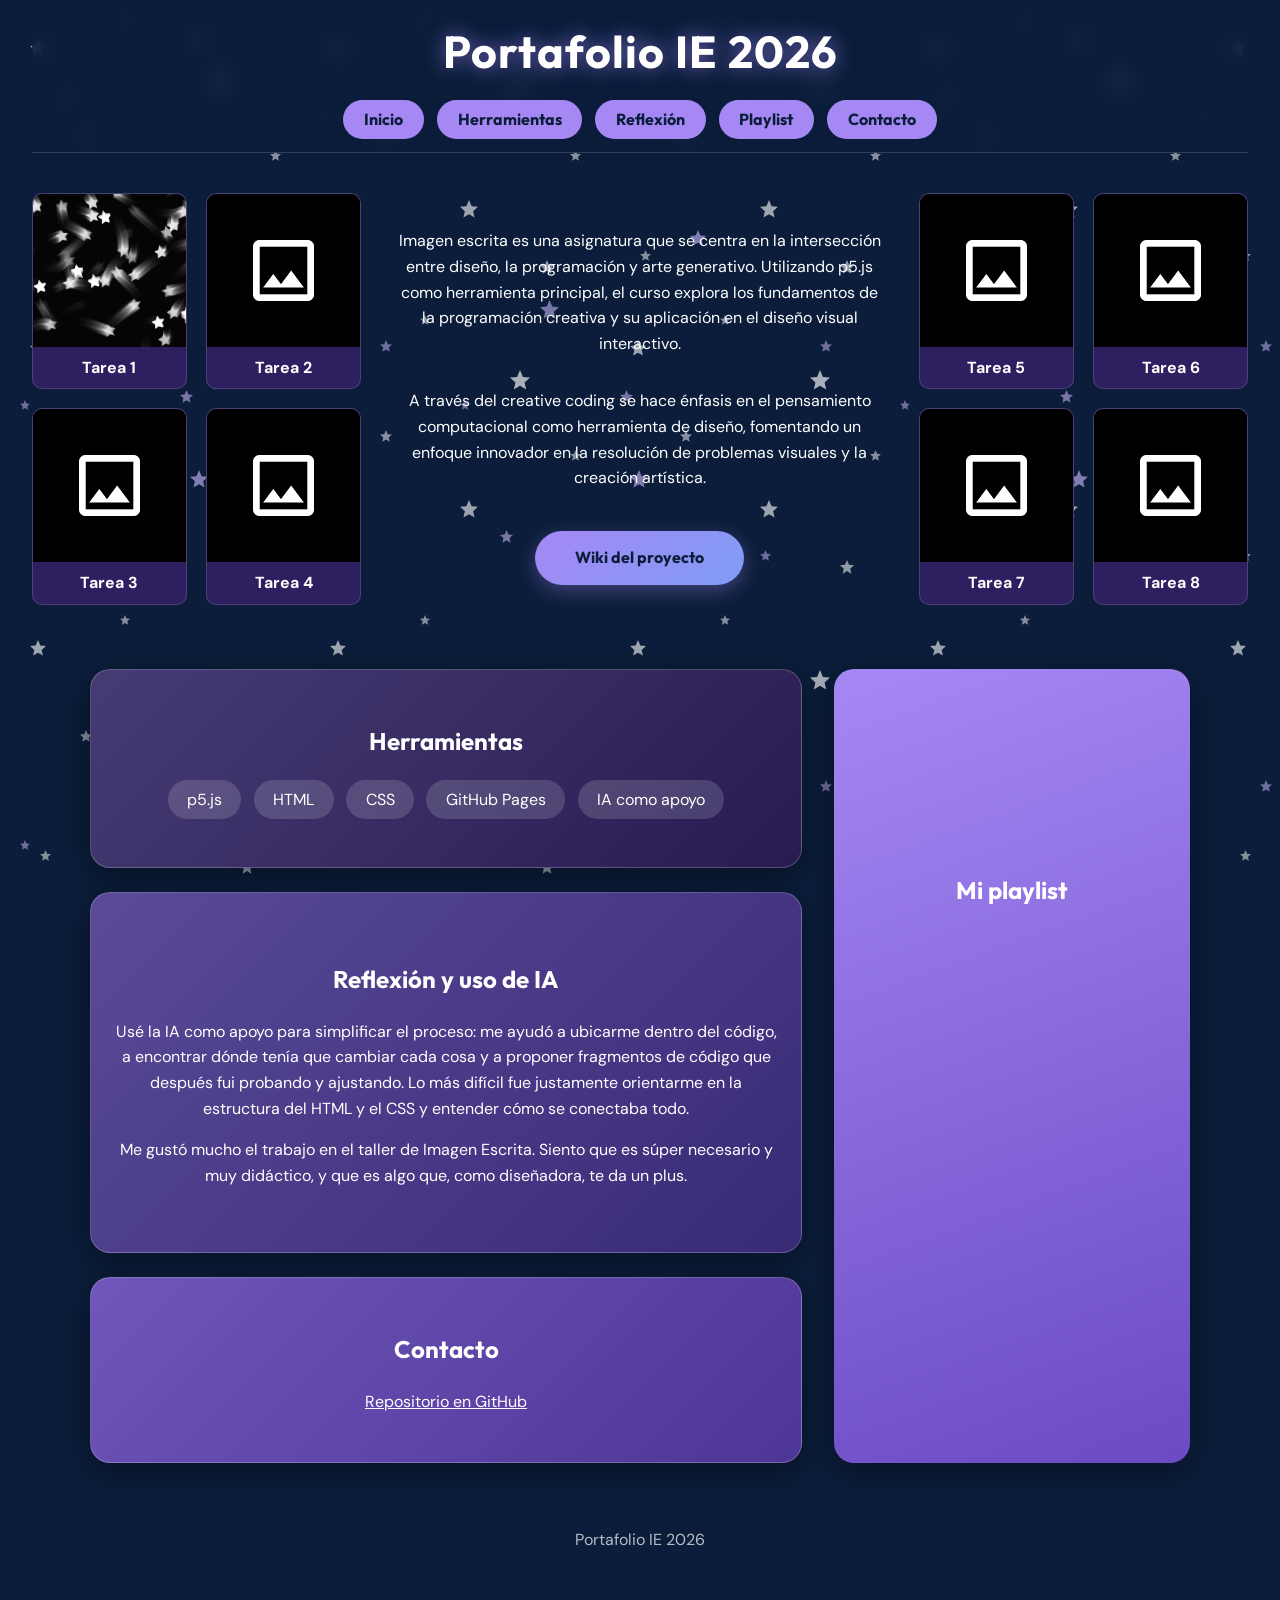
==== index.html @ 00303e98 "Update section comments and heading in index.html" ====
<!DOCTYPE html>
<html lang="es">
<head>
    <meta charset="UTF-8">
    <meta name="viewport" content="width=device-width, initial-scale=1.0">
    <title>IE 2026</title>
    <link rel="stylesheet" href="style.css">
</head>
<body>

    <header>
        <h1>Portafolio IE 2026</h1>
        <nav>
            <a href="#inicio">Inicio</a>
            <a href="#herramientas">Herramientas</a>
            <a href="#reflexion">Reflexión</a>
            <a href="#playlist">Playlist</a>
            <a href="#contacto">Contacto</a>
        </nav>
    </header>

    <main>

        <!-- Tareas a los lados y texto al centro -->
        <div id="container">

            <section class="galeria" aria-label="Tareas 1 a 4">
                <article class="tarjeta">
                    <a href="TU-ENLACE-TAREA-1" target="_blank">
                        <img src="assets/imagen1.png" alt="Tarea 1">
                        <h3>Tarea 1</h3>
                    </a>
                </article>
                <article class="tarjeta">
                    <a href="TU-ENLACE-TAREA-2" target="_blank">
                        <img src="assets/imagen2.png" alt="Tarea 2">
                        <h3>Tarea 2</h3>
                    </a>
                </article>
                <article class="tarjeta">
                    <a href="TU-ENLACE-TAREA-3" target="_blank">
                        <img src="assets/imagen2.png" alt="Tarea 3">
                        <h3>Tarea 3</h3>
                    </a>
                </article>
                <article class="tarjeta">
                    <a href="TU-ENLACE-TAREA-4" target="_blank">
                        <img src="assets/imagen2.png" alt="Tarea 4">
                        <h3>Tarea 4</h3>
                    </a>
                </article>
            </section>

            <section id="inicio" class="intro">
                <p>
                    Imagen escrita es una asignatura que se centra en la intersección entre diseño,
                    la programación y arte generativo. Utilizando p5.js como herramienta principal,
                    el curso explora los fundamentos de la programación creativa y su aplicación
                    en el diseño visual interactivo.
                </p>
                <p>
                    A través del creative coding se hace énfasis en el pensamiento computacional
                    como herramienta de diseño, fomentando un enfoque innovador en la resolución
                    de problemas visuales y la creación artística.
                </p>
                <a class="boton" href="https://wiki.ead.pucv.cl/Imagen_Escrita_2026" target="_blank">Wiki del proyecto</a>
            </section>

            <section class="galeria" aria-label="Tareas 5 a 8">
                <article class="tarjeta">
                    <a href="TU-ENLACE-TAREA-5" target="_blank">
                        <img src="assets/imagen2.png" alt="Tarea 5">
                        <h3>Tarea 5</h3>
                    </a>
                </article>
                <article class="tarjeta">
                    <a href="TU-ENLACE-TAREA-6" target="_blank">
                        <img src="assets/imagen2.png" alt="Tarea 6">
                        <h3>Tarea 6</h3>
                    </a>
                </article>
                <article class="tarjeta">
                    <a href="TU-ENLACE-TAREA-7" target="_blank">
                        <img src="assets/imagen2.png" alt="Tarea 7">
                        <h3>Tarea 7</h3>
                    </a>
                </article>
                <article class="tarjeta">
                    <a href="TU-ENLACE-TAREA-8" target="_blank">
                        <img src="assets/imagen2.png" alt="Tarea 8">
                        <h3>Tarea 8</h3>
                    </a>
                </article>
            </section>

        </div>

        <!-- Barras a la izquierda + playlist a la derecha -->
        <div class="bloques">

            <div class="barras">
                <section id="herramientas" class="bloque herramientas">
                    <h2>Herramientas</h2>
                    <ul class="etiquetas">
                        <li>p5.js</li>
                        <li>HTML</li>
                        <li>CSS</li>
                        <li>GitHub Pages</li>
                        <li>IA como apoyo</li>
                    </ul>
                </section>

                <section id="reflexion" class="bloque reflexion">
                    <h2>Reflexión y uso de IA</h2>
                    <p>Usé la IA como apoyo para simplificar el proceso: me ayudó a ubicarme dentro del código, a encontrar dónde tenía que cambiar cada cosa y a proponer fragmentos de código que después fui probando y ajustando. Lo más difícil fue justamente orientarme en la estructura del HTML y el CSS y entender cómo se conectaba todo.</p>
                    <p>Me gustó mucho el trabajo en el taller de Imagen Escrita. Siento que es súper necesario y muy didáctico, y que es algo que, como diseñadora, te da un plus.</p>
                </section>

                <section id="contacto" class="bloque contacto">
                    <h2>Contacto</h2>
                    <p><a href="https://github.com/antonellamartineza/Entrega-Final-IE2026" target="_blank">Repositorio en GitHub</a></p>
                </section>
            </div>

            <section id="playlist" class="tema-aparte">
                <h2>Mi playlist</h2>
                <iframe
                    src="https://open.spotify.com/embed/playlist/PEGA-AQUI-LA-ID"
                    height="352"
                    allow="autoplay; clipboard-write; encrypted-media; fullscreen; picture-in-picture"
                    loading="lazy"
                    title="Mi playlist de Spotify">
                </iframe>
            </section>

        </div>

    </main>

    <footer>
        <p>Portafolio IE 2026</p>
    </footer>

</body>
</html>
---- style.css ----
@import url('https://fonts.googleapis.com/css2?family=Outfit:wght@400;600;700&family=DM+Sans:ital,wght@0,400;0,500;0,700;1,400&display=swap');

html { scroll-behavior: smooth; }                /* 1 */

body {
    font-family: 'DM Sans', sans-serif;
    margin: 0;
    padding: 0 2em 2em;
    background-color: #0b1d3a;
    color: #ffffff;
    line-height: 1.6;
}

/* --- Fondo: estrellas con forma de estrella, en movimiento --- */
body::before,
body::after {
    content: "";
    position: fixed;                             /* 2 */
    inset: 0;
    z-index: -1;
    pointer-events: none;
}

body::before {
    background-image: url("data:image/svg+xml,%3Csvg xmlns='http://www.w3.org/2000/svg' width='300' height='300'%3E%3Cg fill='white'%3E%3Cpolygon fill-opacity='0.6' transform='translate(30,40) scale(0.8)' points='10,0 12.9,6.9 20,7.6 14.6,12.4 16.2,19.5 10,15.8 3.8,19.5 5.4,12.4 0,7.6 7.1,6.9'/%3E%3Cpolygon fill-opacity='0.5' transform='translate(120,15) scale(0.5)' points='10,0 12.9,6.9 20,7.6 14.6,12.4 16.2,19.5 10,15.8 3.8,19.5 5.4,12.4 0,7.6 7.1,6.9'/%3E%3Cpolygon fill-opacity='0.65' transform='translate(210,70) scale(1)' points='10,0 12.9,6.9 20,7.6 14.6,12.4 16.2,19.5 10,15.8 3.8,19.5 5.4,12.4 0,7.6 7.1,6.9'/%3E%3Cpolygon fill-opacity='0.5' transform='translate(270,150) scale(0.55)' points='10,0 12.9,6.9 20,7.6 14.6,12.4 16.2,19.5 10,15.8 3.8,19.5 5.4,12.4 0,7.6 7.1,6.9'/%3E%3Cpolygon fill-opacity='0.5' transform='translate(80,130) scale(0.6)' points='10,0 12.9,6.9 20,7.6 14.6,12.4 16.2,19.5 10,15.8 3.8,19.5 5.4,12.4 0,7.6 7.1,6.9'/%3E%3Cpolygon fill-opacity='0.6' transform='translate(160,200) scale(0.9)' points='10,0 12.9,6.9 20,7.6 14.6,12.4 16.2,19.5 10,15.8 3.8,19.5 5.4,12.4 0,7.6 7.1,6.9'/%3E%3Cpolygon fill-opacity='0.5' transform='translate(40,250) scale(0.55)' points='10,0 12.9,6.9 20,7.6 14.6,12.4 16.2,19.5 10,15.8 3.8,19.5 5.4,12.4 0,7.6 7.1,6.9'/%3E%3Cpolygon fill-opacity='0.55' transform='translate(240,260) scale(0.7)' points='10,0 12.9,6.9 20,7.6 14.6,12.4 16.2,19.5 10,15.8 3.8,19.5 5.4,12.4 0,7.6 7.1,6.9'/%3E%3C/g%3E%3C/svg%3E");
    background-size: 300px 300px;
    animation: mover-a 70s linear infinite, titilar 4s ease-in-out infinite alternate;   /* 3 */
}

body::after {
    background-image: url("data:image/svg+xml,%3Csvg xmlns='http://www.w3.org/2000/svg' width='440' height='440'%3E%3Cg fill='%23d2beff'%3E%3Cpolygon fill-opacity='0.55' transform='translate(60,90) scale(0.65)' points='10,0 12.9,6.9 20,7.6 14.6,12.4 16.2,19.5 10,15.8 3.8,19.5 5.4,12.4 0,7.6 7.1,6.9'/%3E%3Cpolygon fill-opacity='0.6' transform='translate(190,30) scale(0.9)' points='10,0 12.9,6.9 20,7.6 14.6,12.4 16.2,19.5 10,15.8 3.8,19.5 5.4,12.4 0,7.6 7.1,6.9'/%3E%3Cpolygon fill-opacity='0.5' transform='translate(320,110) scale(0.55)' points='10,0 12.9,6.9 20,7.6 14.6,12.4 16.2,19.5 10,15.8 3.8,19.5 5.4,12.4 0,7.6 7.1,6.9'/%3E%3Cpolygon fill-opacity='0.6' transform='translate(250,230) scale(0.8)' points='10,0 12.9,6.9 20,7.6 14.6,12.4 16.2,19.5 10,15.8 3.8,19.5 5.4,12.4 0,7.6 7.1,6.9'/%3E%3Cpolygon fill-opacity='0.55' transform='translate(100,300) scale(0.95)' points='10,0 12.9,6.9 20,7.6 14.6,12.4 16.2,19.5 10,15.8 3.8,19.5 5.4,12.4 0,7.6 7.1,6.9'/%3E%3Cpolygon fill-opacity='0.5' transform='translate(380,340) scale(0.6)' points='10,0 12.9,6.9 20,7.6 14.6,12.4 16.2,19.5 10,15.8 3.8,19.5 5.4,12.4 0,7.6 7.1,6.9'/%3E%3Cpolygon fill-opacity='0.5' transform='translate(20,400) scale(0.5)' points='10,0 12.9,6.9 20,7.6 14.6,12.4 16.2,19.5 10,15.8 3.8,19.5 5.4,12.4 0,7.6 7.1,6.9'/%3E%3Cpolygon fill-opacity='0.55' transform='translate(180,390) scale(0.65)' points='10,0 12.9,6.9 20,7.6 14.6,12.4 16.2,19.5 10,15.8 3.8,19.5 5.4,12.4 0,7.6 7.1,6.9'/%3E%3C/g%3E%3C/svg%3E");
    background-size: 440px 440px;
    animation: mover-b 110s linear infinite, titilar 6s ease-in-out infinite alternate-reverse;
}

@keyframes mover-a {
    from { background-position: 0 0; }
    to   { background-position: 300px 300px; }
}

@keyframes mover-b {
    from { background-position: 0 0; }
    to   { background-position: -440px 440px; }
}

@keyframes titilar {
    from { opacity: 0.5; }
    to   { opacity: 1; }
}

h1, h2 { font-family: 'Outfit', sans-serif; color: #ffffff; }
h3 { font-family: 'DM Sans', sans-serif; font-size: 1em; }
section { scroll-margin-top: 8em; }

/* --- Cabecera fija --- */
header {
    position: sticky;                            /* 4 */
    top: 0;
    z-index: 10;
    text-align: center;
    padding: 1em 0 0.8em;
    background: rgba(11, 29, 58, 0.8);
    backdrop-filter: blur(10px);                 /* 5 */
    border-bottom: 1px solid rgba(255, 255, 255, 0.15);
}

header h1 {
    margin: 0;
    font-size: clamp(1.8rem, 4vw, 2.8rem);
    text-shadow: 0 0 20px rgba(165, 136, 244, 0.7);   /* 6 */
    letter-spacing: 1px;                         /* 7 */
    animation: aparecer 1.2s ease-out;           /* 8 */
}

@keyframes aparecer {
    from { opacity: 0; transform: translateY(-20px); }
    to   { opacity: 1; transform: translateY(0); }
}

nav {
    display: flex;
    justify-content: center;
    flex-wrap: wrap;
    gap: 0.8em;
    margin-top: 0.8em;
}

nav a {
    padding: 0.4em 1.3em;
    border-radius: 50px;
    background-color: #a588f4;
    color: #0b1d3a;
    font-family: 'Outfit', sans-serif;
    font-weight: 700;
    text-decoration: none;
    transition: transform 0.2s, background-color 0.2s;   /* 9 */
}

nav a:hover {
    background-color: #ffffff;
    transform: translateY(-3px);                 /* 10 */
}

/* --- Contenedor: tareas | texto | tareas --- */
#container {
    display: grid;
    grid-template-columns: 1fr 1.5fr 1fr;
    gap: 2em;
    align-items: center;
    max-width: 1300px;
    margin: 2.5em auto;
}

.intro {
    display: flex;
    flex-direction: column;
    align-items: center;
    text-align: center;
}

.boton {
    margin-top: 1.5em;
    padding: 0.9em 2.5em;
    border-radius: 50px;
    background: linear-gradient(135deg, #a588f4, #7f9cf5);   /* 11 */
    color: #0b1d3a;
    font-family: 'Outfit', sans-serif;
    font-weight: 700;
    text-decoration: none;
    box-shadow: 0 6px 20px rgba(165, 136, 244, 0.35);        /* 12 */
    transition: transform 0.25s, box-shadow 0.25s;
}

.boton:hover {
    transform: translateY(-3px) scale(1.05);
    box-shadow: 0 10px 28px rgba(165, 136, 244, 0.6);
}

/* --- Galerías de tareas --- */
.galeria {
    display: grid;
    grid-template-columns: repeat(2, 1fr);
    gap: 1.2em;
}

.tarjeta {
    background-color: #2e2060;
    border: 1px solid rgba(255, 255, 255, 0.14);
    border-radius: 10px;
    overflow: hidden;
    transition: transform 0.3s, box-shadow 0.3s;
}

.tarjeta a { display: block; color: inherit; text-decoration: none; }

.tarjeta img {
    display: block;
    width: 100%;
    aspect-ratio: 1 / 1;                         /* 13 */
    object-fit: cover;                           /* 14 */
    filter: grayscale(70%);                      /* 15 */
    transition: filter 0.3s;
}

.tarjeta h3 { text-align: center; padding: 0.5em 0; margin: 0; }

.tarjeta:hover {
    transform: rotate(-2deg) scale(1.04);
    box-shadow: 0 12px 30px rgba(0, 0, 0, 0.5);
}
.tarjeta:hover img { filter: grayscale(0%); }

/* --- Barras (izquierda) + playlist (derecha) --- */
.bloques {
    display: grid;
    grid-template-columns: 2fr 1fr;
    gap: 2em;
    max-width: 1100px;
    margin: 4em auto;
}

.barras {
    display: flex;
    flex-direction: column;
    gap: 1.5em;
}

.bloque {
    text-align: center;
    padding: 2em 1.5em;
    border-radius: 20px;
    border: 1px solid rgba(255, 255, 255, 0.2);
    background-image: linear-gradient(135deg, rgba(255, 255, 255, 0.12), rgba(0, 0, 0, 0.15));
    box-shadow: 0 8px 30px rgba(0, 0, 0, 0.4);
    transition: transform 0.3s, box-shadow 0.3s;
}

.bloque:hover {
    transform: translateY(-6px);
    box-shadow: 0 14px 40px rgba(124, 90, 214, 0.5);
}

.herramientas { background-color: #2e2060; }
.reflexion { background-color: #43318a; padding: 3em 1.5em; }
.contacto { background-color: #5b3fb0; }
.contacto a { color: #ffffff; }

.etiquetas {
    display: flex;
    flex-wrap: wrap;
    justify-content: center;
    gap: 0.8em;
    padding: 0;
    list-style: none;
}

.etiquetas li {
    padding: 0.4em 1.2em;
    border-radius: 50px;
    background-color: rgba(255, 255, 255, 0.15);
}

/* --- Playlist --- */
.tema-aparte {
    display: flex;
    flex-direction: column;
    justify-content: center;
    align-items: center;
    text-align: center;
    padding: 1.5em 1em;
    border-radius: 20px;
    background: linear-gradient(160deg, #a588f4, #6a4bc4);
    box-shadow: 0 8px 30px rgba(0, 0, 0, 0.4);
    overflow: hidden;
}

.tema-aparte iframe {
    width: 100%;
    border: 0;
    border-radius: 12px;
}

footer { text-align: center; opacity: 0.7; }

/* --- Responsivo: tablet --- */
@media (max-width: 1000px) {
    #container { grid-template-columns: 1fr; }
    .intro { order: -1; }
    .galeria { grid-template-columns: repeat(4, 1fr); }
    .bloques { grid-template-columns: 1fr; }
}

/* --- Responsivo: celular --- */
@media (max-width: 600px) {
    body { padding: 0 1em 1em; }
    .galeria { grid-template-columns: repeat(2, 1fr); }
}

/* --- Accesibilidad: sin animaciones si el usuario las desactiva --- */
@media (prefers-reduced-motion: reduce) {
    * { animation: none !important; transition: none !important; }
}
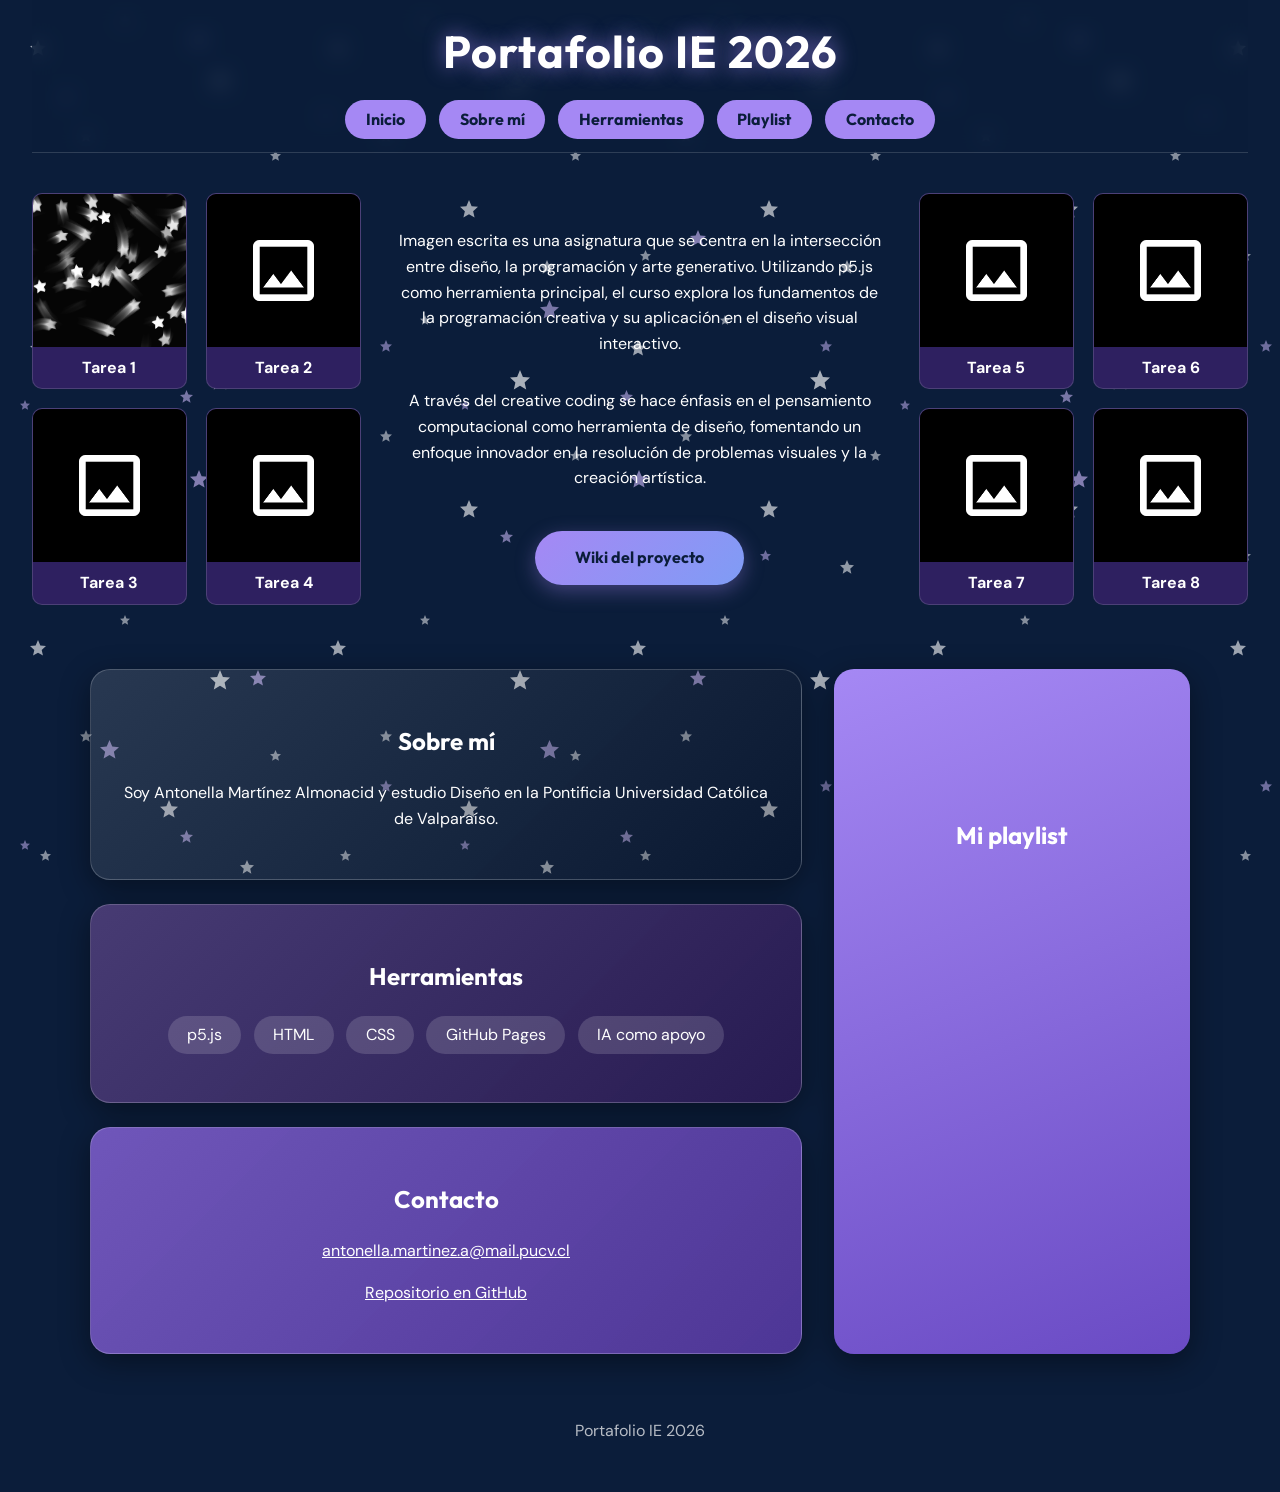
==== commit debf80e9: "Remove 'Reflexión' section from index.html Removed the 'Reflexión y uso de IA' section from the port" ====
--- a/index.html
+++ b/index.html
@@ -12,8 +12,8 @@
         <h1>Portafolio IE 2026</h1>
         <nav>
             <a href="#inicio">Inicio</a>
+            <a href="#sobre-mi">Sobre mí</a>
             <a href="#herramientas">Herramientas</a>
-            <a href="#reflexion">Reflexión</a>
             <a href="#playlist">Playlist</a>
             <a href="#contacto">Contacto</a>
         </nav>
@@ -99,6 +99,12 @@
         <div class="bloques">
 
             <div class="barras">
+
+                <section id="sobre-mi" class="bloque sobre">
+                    <h2>Sobre mí</h2>
+                    <p>Soy Antonella Martínez Almonacid y estudio Diseño en la Pontificia Universidad Católica de Valparaíso.</p>
+                </section>
+
                 <section id="herramientas" class="bloque herramientas">
                     <h2>Herramientas</h2>
                     <ul class="etiquetas">
@@ -110,16 +116,12 @@
                     </ul>
                 </section>
 
-                <section id="reflexion" class="bloque reflexion">
-                    <h2>Reflexión y uso de IA</h2>
-                    <p>Usé la IA como apoyo para simplificar el proceso: me ayudó a ubicarme dentro del código, a encontrar dónde tenía que cambiar cada cosa y a proponer fragmentos de código que después fui probando y ajustando. Lo más difícil fue justamente orientarme en la estructura del HTML y el CSS y entender cómo se conectaba todo.</p>
-                    <p>Me gustó mucho el trabajo en el taller de Imagen Escrita. Siento que es súper necesario y muy didáctico, y que es algo que, como diseñadora, te da un plus.</p>
+                <section id="contacto" class="bloque contacto">
+                    <h2>Contacto</h2>
+                    <p><a href="mailto:antonella.martinez.a@mail.pucv.cl">antonella.martinez.a@mail.pucv.cl</a></p>
+                    <p><a href="https://github.com/antonellamartineza/Entrega-Final-IE2026" target="_blank">Repositorio en GitHub</a></p>
                 </section>
 
-                <section id="contacto" class="bloque contacto">
-                    <h2>Contacto</h2>
-                    <p><a href="https://github.com/antonellamartineza/Entrega-Final-IE2026" target="_blank">Repositorio en GitHub</a></p>
-                </section>
             </div>
 
             <section id="playlist" class="tema-aparte">
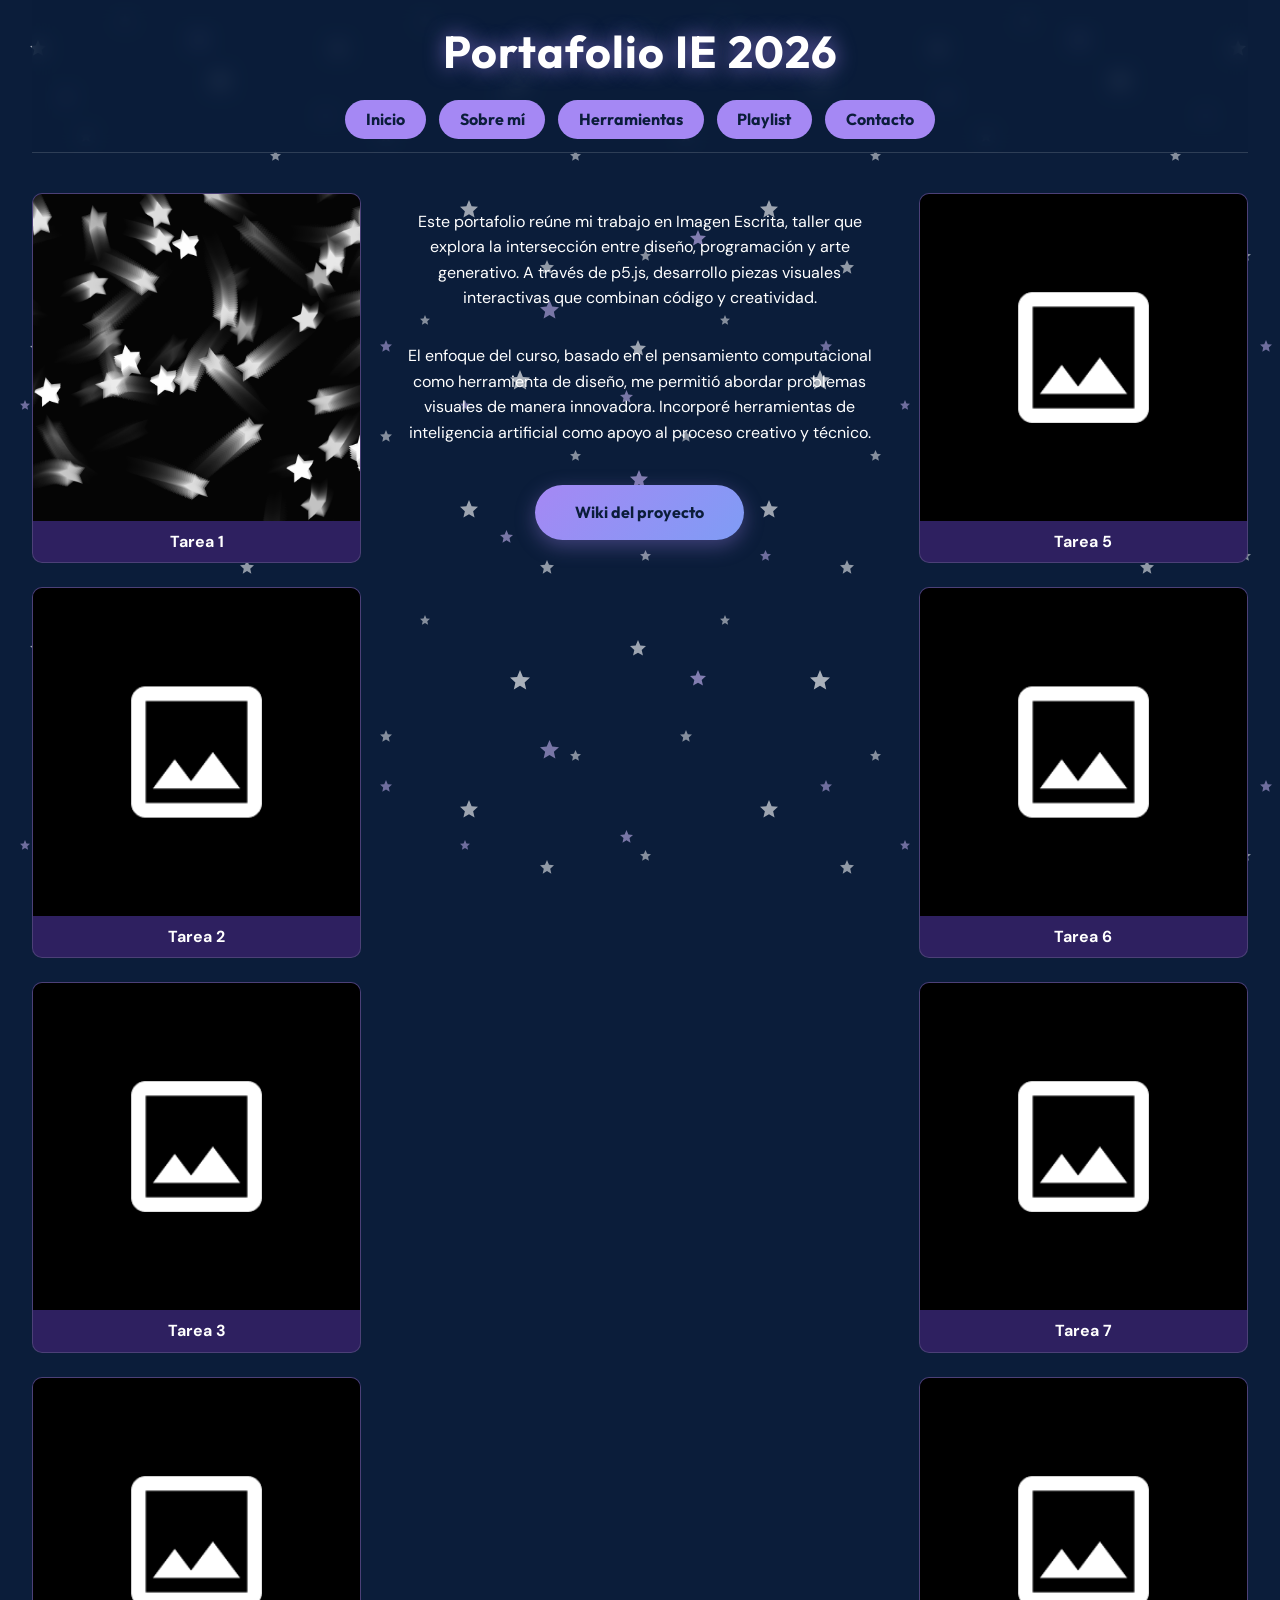
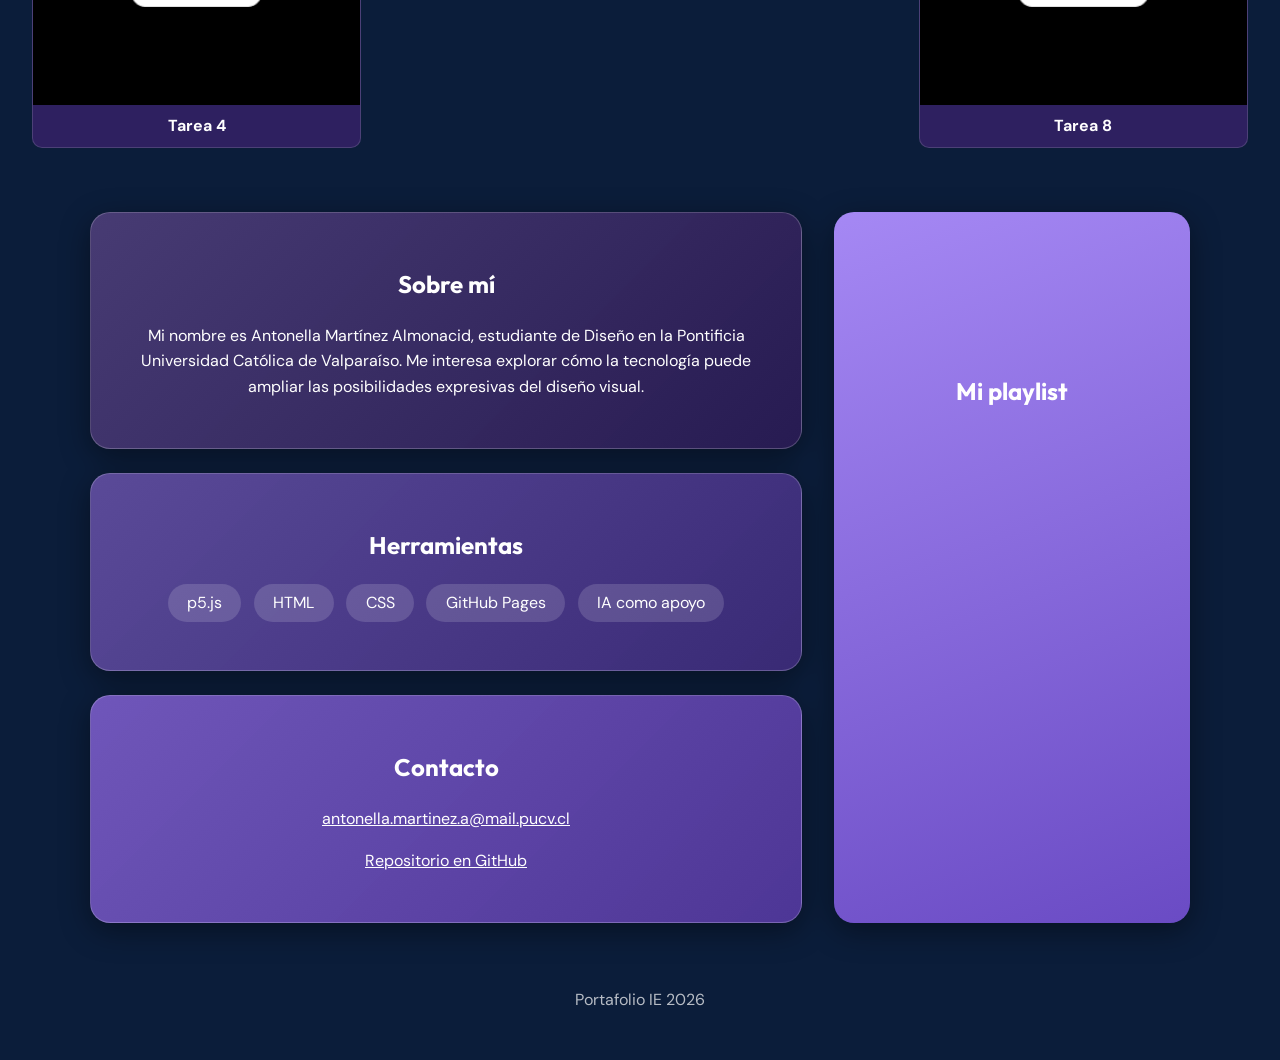
==== commit d423b534: "Update index.html" ====
--- a/index.html
+++ b/index.html
@@ -52,17 +52,18 @@
             </section>
 
             <section id="inicio" class="intro">
-                <p>
-                    Imagen escrita es una asignatura que se centra en la intersección entre diseño,
-                    la programación y arte generativo. Utilizando p5.js como herramienta principal,
-                    el curso explora los fundamentos de la programación creativa y su aplicación
-                    en el diseño visual interactivo.
-                </p>
-                <p>
-                    A través del creative coding se hace énfasis en el pensamiento computacional
-                    como herramienta de diseño, fomentando un enfoque innovador en la resolución
-                    de problemas visuales y la creación artística.
-                </p>
+               <p>
+    Este portafolio reúne mi trabajo en Imagen Escrita, taller que explora la
+    intersección entre diseño, programación y arte generativo. A través de p5.js,
+    desarrollo piezas visuales interactivas que combinan código y creatividad.
+</p>
+<p>
+    El enfoque del curso, basado en el pensamiento computacional como herramienta
+    de diseño, me permitió abordar problemas visuales de manera innovadora.
+    Incorporé herramientas de inteligencia artificial como apoyo al proceso
+    creativo y técnico.
+</p>
+
                 <a class="boton" href="https://wiki.ead.pucv.cl/Imagen_Escrita_2026" target="_blank">Wiki del proyecto</a>
             </section>
 
@@ -102,7 +103,12 @@
 
                 <section id="sobre-mi" class="bloque sobre">
                     <h2>Sobre mí</h2>
-                    <p>Soy Antonella Martínez Almonacid y estudio Diseño en la Pontificia Universidad Católica de Valparaíso.</p>
+                    <p>
+    Mi nombre es Antonella Martínez Almonacid, estudiante de Diseño en la Pontificia
+    Universidad Católica de Valparaíso. Me interesa explorar cómo la tecnología
+    puede ampliar las posibilidades expresivas del diseño visual.
+</p>
+
                 </section>
 
                 <section id="herramientas" class="bloque herramientas">
--- a/style.css
+++ b/style.css
@@ -106,7 +106,7 @@
     display: grid;
     grid-template-columns: 1fr 1.5fr 1fr;
     gap: 2em;
-    align-items: center;
+    align-items: start;
     max-width: 1300px;
     margin: 2.5em auto;
 }
@@ -116,18 +116,20 @@
     flex-direction: column;
     align-items: center;
     text-align: center;
+    position: sticky;                            /* 11 */
+    top: 9em;
 }
 
 .boton {
     margin-top: 1.5em;
     padding: 0.9em 2.5em;
     border-radius: 50px;
-    background: linear-gradient(135deg, #a588f4, #7f9cf5);   /* 11 */
+    background: linear-gradient(135deg, #a588f4, #7f9cf5);   /* 12 */
     color: #0b1d3a;
     font-family: 'Outfit', sans-serif;
     font-weight: 700;
     text-decoration: none;
-    box-shadow: 0 6px 20px rgba(165, 136, 244, 0.35);        /* 12 */
+    box-shadow: 0 6px 20px rgba(165, 136, 244, 0.35);        /* 13 */
     transition: transform 0.25s, box-shadow 0.25s;
 }
 
@@ -136,11 +138,11 @@
     box-shadow: 0 10px 28px rgba(165, 136, 244, 0.6);
 }
 
-/* --- Galerías de tareas --- */
+/* --- Galerías de tareas (cuadrados grandes, 4 por lado) --- */
 .galeria {
     display: grid;
-    grid-template-columns: repeat(2, 1fr);
-    gap: 1.2em;
+    grid-template-columns: 1fr;
+    gap: 1.5em;
 }
 
 .tarjeta {
@@ -156,9 +158,9 @@
 .tarjeta img {
     display: block;
     width: 100%;
-    aspect-ratio: 1 / 1;                         /* 13 */
-    object-fit: cover;                           /* 14 */
-    filter: grayscale(70%);                      /* 15 */
+    aspect-ratio: 1 / 1;                         /* 14 */
+    object-fit: cover;                           /* 15 */
+    filter: grayscale(70%);                      /* 16 */
     transition: filter 0.3s;
 }
 
@@ -200,8 +202,8 @@
     box-shadow: 0 14px 40px rgba(124, 90, 214, 0.5);
 }
 
-.herramientas { background-color: #2e2060; }
-.reflexion { background-color: #43318a; padding: 3em 1.5em; }
+.sobre { background-color: #2e2060; }
+.herramientas { background-color: #43318a; }
 .contacto { background-color: #5b3fb0; }
 .contacto a { color: #ffffff; }
 
@@ -245,15 +247,15 @@
 /* --- Responsivo: tablet --- */
 @media (max-width: 1000px) {
     #container { grid-template-columns: 1fr; }
-    .intro { order: -1; }
-    .galeria { grid-template-columns: repeat(4, 1fr); }
+    .intro { order: -1; position: static; }
+    .galeria { grid-template-columns: repeat(2, 1fr); }
     .bloques { grid-template-columns: 1fr; }
 }
 
 /* --- Responsivo: celular --- */
 @media (max-width: 600px) {
     body { padding: 0 1em 1em; }
-    .galeria { grid-template-columns: repeat(2, 1fr); }
+    .galeria { grid-template-columns: 1fr; }
 }
 
 /* --- Accesibilidad: sin animaciones si el usuario las desactiva --- */
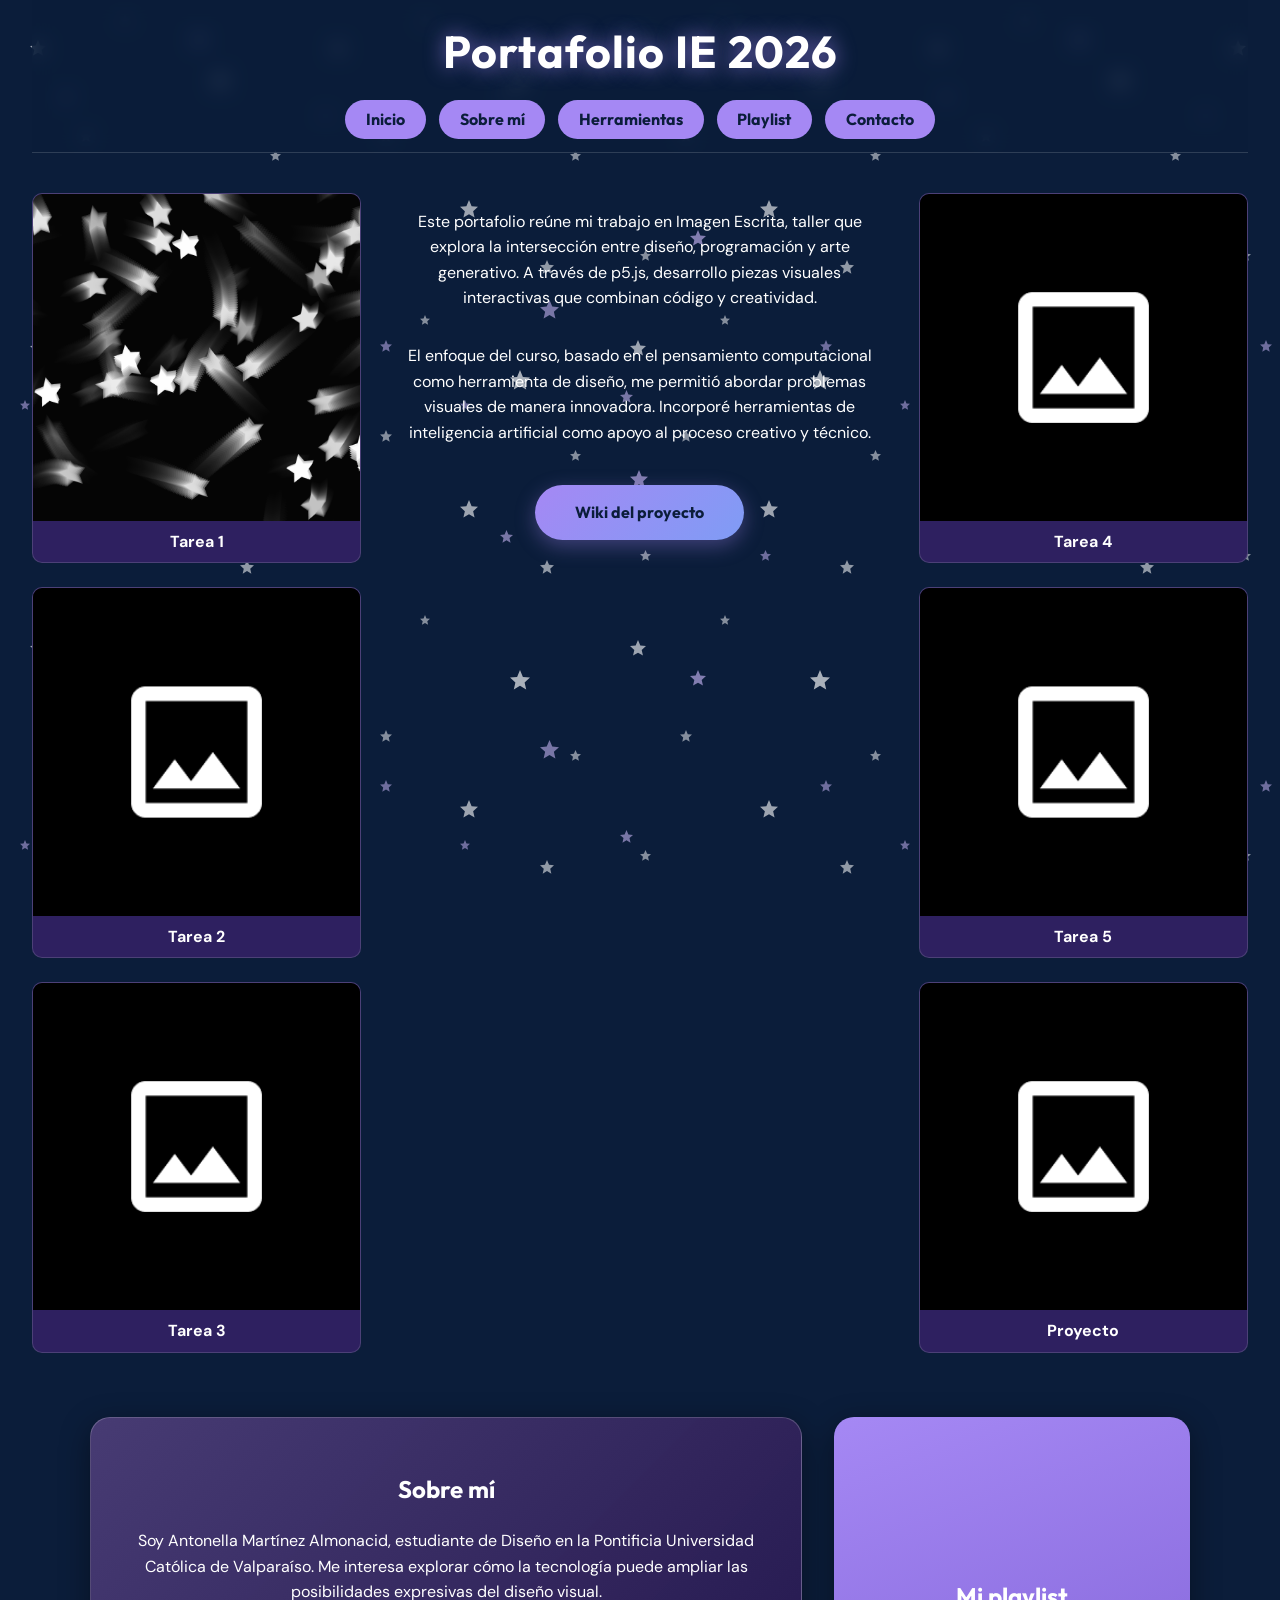
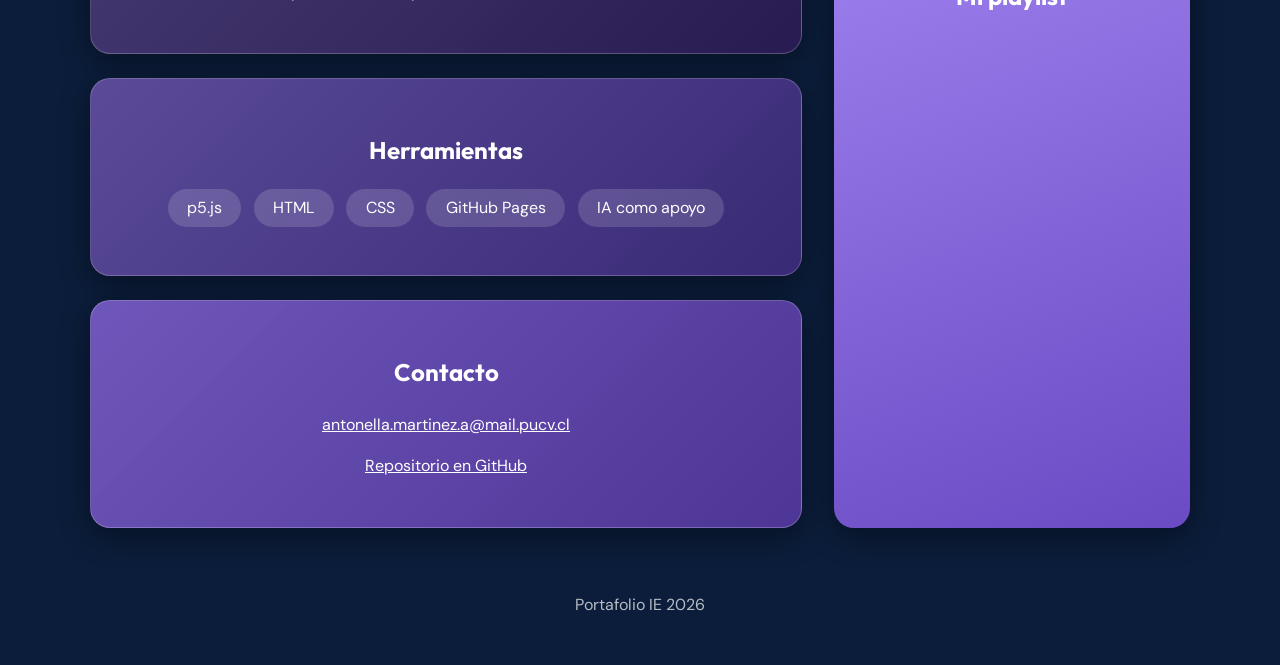
==== commit fac248ec: "Update task links and improve text formatting" ====
--- a/index.html
+++ b/index.html
@@ -24,72 +24,59 @@
         <!-- Tareas a los lados y texto al centro -->
         <div id="container">
 
-            <section class="galeria" aria-label="Tareas 1 a 4">
+            <section class="galeria" aria-label="Tareas 1 a 3">
                 <article class="tarjeta">
-                    <a href="TU-ENLACE-TAREA-1" target="_blank">
+                    <a href="https://editor.p5js.org/antonellamartineza/full/BImTJnP_t" target="_blank">
                         <img src="assets/imagen1.png" alt="Tarea 1">
                         <h3>Tarea 1</h3>
                     </a>
                 </article>
                 <article class="tarjeta">
-                    <a href="TU-ENLACE-TAREA-2" target="_blank">
+                    <a href="https://editor.p5js.org/antonellamartineza/full/DHb1apb8n" target="_blank">
                         <img src="assets/imagen2.png" alt="Tarea 2">
                         <h3>Tarea 2</h3>
                     </a>
                 </article>
                 <article class="tarjeta">
-                    <a href="TU-ENLACE-TAREA-3" target="_blank">
+                    <a href="https://editor.p5js.org/antonellamartineza/full/dnG18j2xn" target="_blank">
                         <img src="assets/imagen2.png" alt="Tarea 3">
                         <h3>Tarea 3</h3>
-                    </a>
-                </article>
-                <article class="tarjeta">
-                    <a href="TU-ENLACE-TAREA-4" target="_blank">
-                        <img src="assets/imagen2.png" alt="Tarea 4">
-                        <h3>Tarea 4</h3>
                     </a>
                 </article>
             </section>
 
             <section id="inicio" class="intro">
-               <p>
-    Este portafolio reúne mi trabajo en Imagen Escrita, taller que explora la
-    intersección entre diseño, programación y arte generativo. A través de p5.js,
-    desarrollo piezas visuales interactivas que combinan código y creatividad.
-</p>
-<p>
-    El enfoque del curso, basado en el pensamiento computacional como herramienta
-    de diseño, me permitió abordar problemas visuales de manera innovadora.
-    Incorporé herramientas de inteligencia artificial como apoyo al proceso
-    creativo y técnico.
-</p>
-
+                <p>
+                    Este portafolio reúne mi trabajo en Imagen Escrita, taller que explora la
+                    intersección entre diseño, programación y arte generativo. A través de p5.js,
+                    desarrollo piezas visuales interactivas que combinan código y creatividad.
+                </p>
+                <p>
+                    El enfoque del curso, basado en el pensamiento computacional como herramienta
+                    de diseño, me permitió abordar problemas visuales de manera innovadora.
+                    Incorporé herramientas de inteligencia artificial como apoyo al proceso
+                    creativo y técnico.
+                </p>
                 <a class="boton" href="https://wiki.ead.pucv.cl/Imagen_Escrita_2026" target="_blank">Wiki del proyecto</a>
             </section>
 
-            <section class="galeria" aria-label="Tareas 5 a 8">
+            <section class="galeria" aria-label="Tareas 4, 5 y proyecto">
                 <article class="tarjeta">
-                    <a href="TU-ENLACE-TAREA-5" target="_blank">
+                    <a href="https://editor.p5js.org/antonellamartineza/full/3LOTO3oAv" target="_blank">
+                        <img src="assets/imagen2.png" alt="Tarea 4">
+                        <h3>Tarea 4</h3>
+                    </a>
+                </article>
+                <article class="tarjeta">
+                    <a href="https://editor.p5js.org/antonellamartineza/full/fM9ubhiCX" target="_blank">
                         <img src="assets/imagen2.png" alt="Tarea 5">
                         <h3>Tarea 5</h3>
                     </a>
                 </article>
                 <article class="tarjeta">
-                    <a href="TU-ENLACE-TAREA-6" target="_blank">
-                        <img src="assets/imagen2.png" alt="Tarea 6">
-                        <h3>Tarea 6</h3>
-                    </a>
-                </article>
-                <article class="tarjeta">
-                    <a href="TU-ENLACE-TAREA-7" target="_blank">
-                        <img src="assets/imagen2.png" alt="Tarea 7">
-                        <h3>Tarea 7</h3>
-                    </a>
-                </article>
-                <article class="tarjeta">
-                    <a href="TU-ENLACE-TAREA-8" target="_blank">
-                        <img src="assets/imagen2.png" alt="Tarea 8">
-                        <h3>Tarea 8</h3>
+                    <a href="https://editor.p5js.org/maria_jesus_lopez01/full/CG579gxhG" target="_blank">
+                        <img src="assets/imagen2.png" alt="Proyecto">
+                        <h3>Proyecto</h3>
                     </a>
                 </article>
             </section>
@@ -104,11 +91,10 @@
                 <section id="sobre-mi" class="bloque sobre">
                     <h2>Sobre mí</h2>
                     <p>
-    Mi nombre es Antonella Martínez Almonacid, estudiante de Diseño en la Pontificia
-    Universidad Católica de Valparaíso. Me interesa explorar cómo la tecnología
-    puede ampliar las posibilidades expresivas del diseño visual.
-</p>
-
+                        Soy Antonella Martínez Almonacid, estudiante de Diseño en la Pontificia
+                        Universidad Católica de Valparaíso. Me interesa explorar cómo la tecnología
+                        puede ampliar las posibilidades expresivas del diseño visual.
+                    </p>
                 </section>
 
                 <section id="herramientas" class="bloque herramientas">
@@ -133,7 +119,7 @@
             <section id="playlist" class="tema-aparte">
                 <h2>Mi playlist</h2>
                 <iframe
-                    src="https://open.spotify.com/embed/playlist/PEGA-AQUI-LA-ID"
+                    src="https://open.spotify.com/embed/playlist/59fONgu7aviK9LUfDenEqE"
                     height="352"
                     allow="autoplay; clipboard-write; encrypted-media; fullscreen; picture-in-picture"
                     loading="lazy"
@@ -152,3 +138,4 @@
 </body>
 </html>
 
+
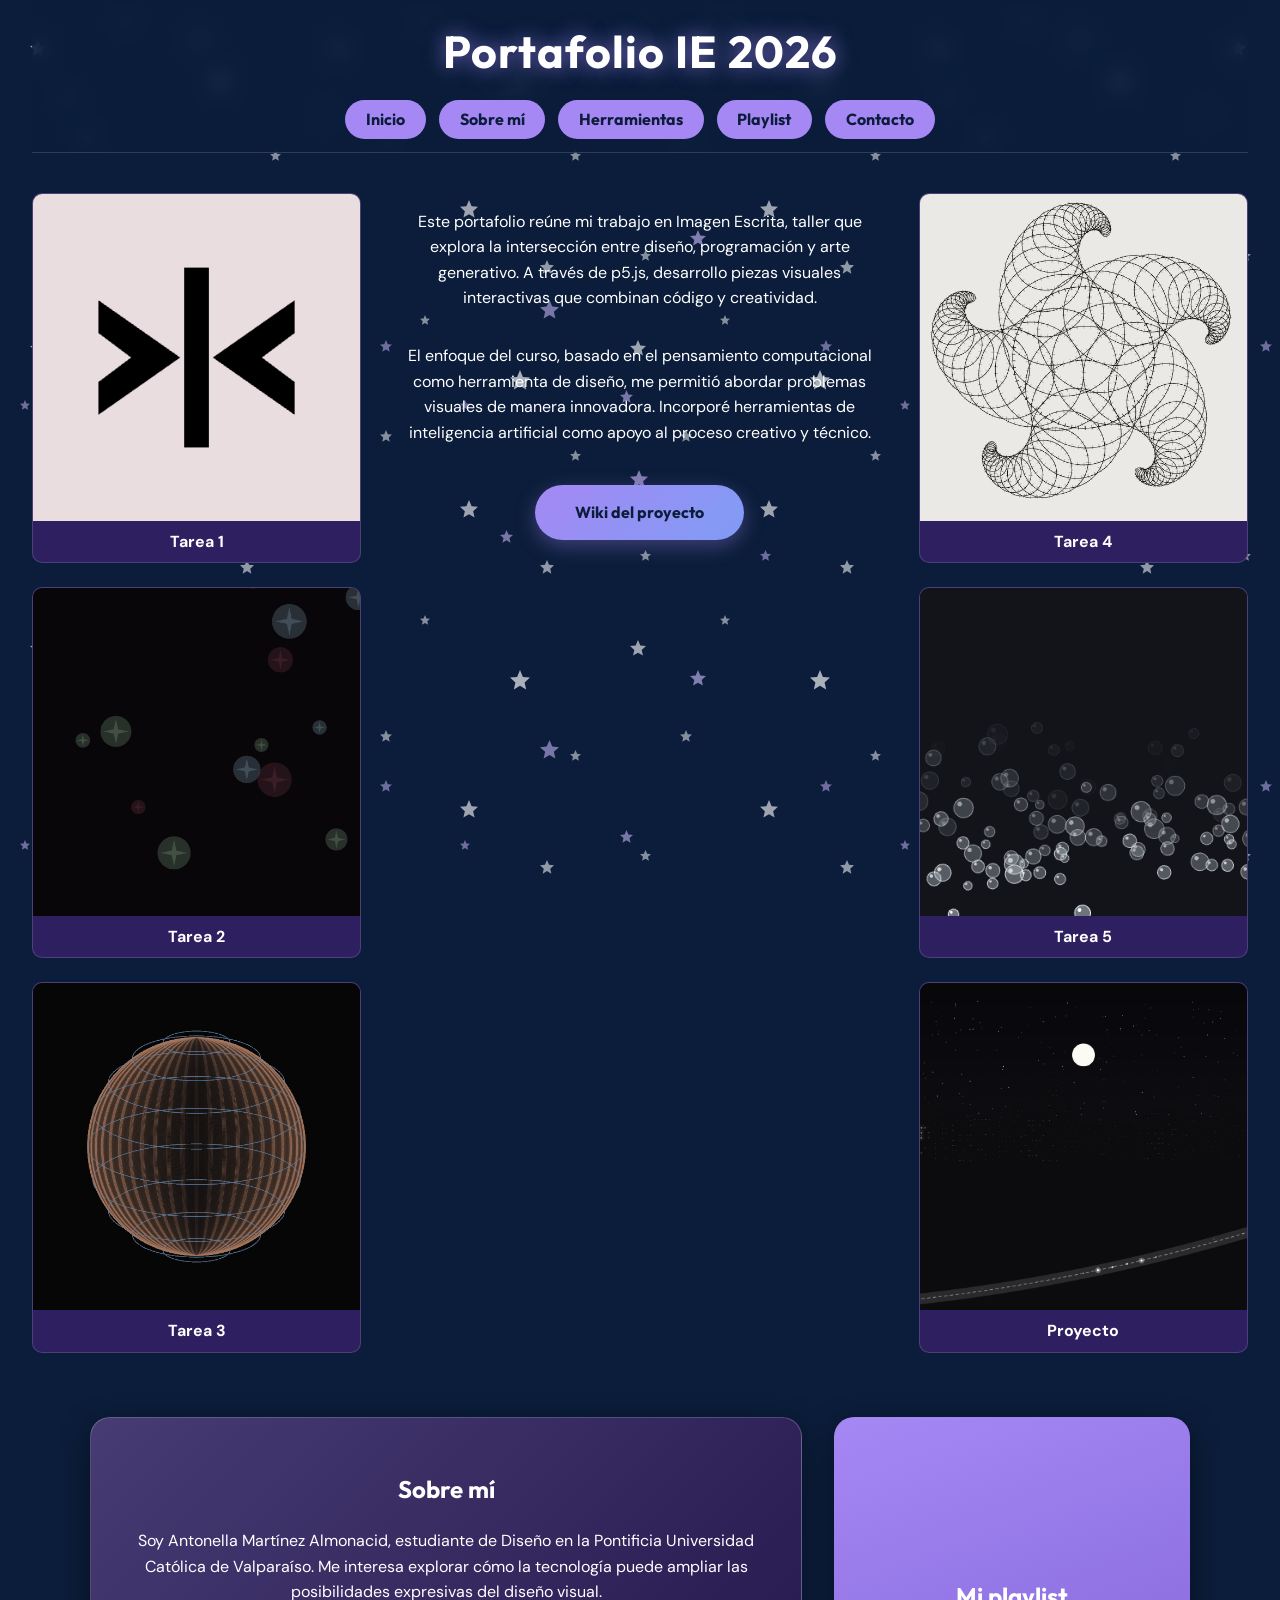
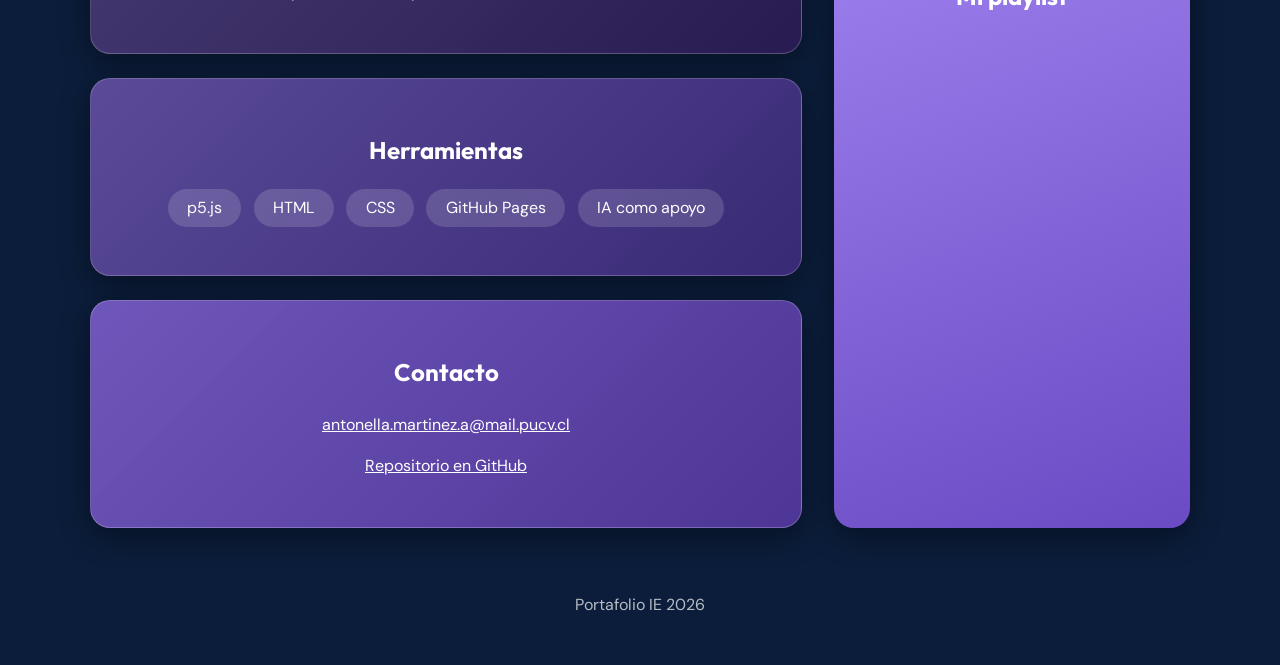
==== commit 58da3243: "Update image sources for tasks in index.html" ====
--- a/index.html
+++ b/index.html
@@ -27,19 +27,19 @@
             <section class="galeria" aria-label="Tareas 1 a 3">
                 <article class="tarjeta">
                     <a href="https://editor.p5js.org/antonellamartineza/full/BImTJnP_t" target="_blank">
-                        <img src="assets/imagen1.png" alt="Tarea 1">
+                        <img src="assets/tarea 1.png" alt="Tarea 1">
                         <h3>Tarea 1</h3>
                     </a>
                 </article>
                 <article class="tarjeta">
                     <a href="https://editor.p5js.org/antonellamartineza/full/DHb1apb8n" target="_blank">
-                        <img src="assets/imagen2.png" alt="Tarea 2">
+                        <img src="assets/tarea 2.png" alt="Tarea 2">
                         <h3>Tarea 2</h3>
                     </a>
                 </article>
                 <article class="tarjeta">
                     <a href="https://editor.p5js.org/antonellamartineza/full/dnG18j2xn" target="_blank">
-                        <img src="assets/imagen2.png" alt="Tarea 3">
+                        <img src="assets/tarea 3.png" alt="Tarea 3">
                         <h3>Tarea 3</h3>
                     </a>
                 </article>
@@ -63,19 +63,19 @@
             <section class="galeria" aria-label="Tareas 4, 5 y proyecto">
                 <article class="tarjeta">
                     <a href="https://editor.p5js.org/antonellamartineza/full/3LOTO3oAv" target="_blank">
-                        <img src="assets/imagen2.png" alt="Tarea 4">
+                        <img src="assets/tarea 4.png" alt="Tarea 4">
                         <h3>Tarea 4</h3>
                     </a>
                 </article>
                 <article class="tarjeta">
                     <a href="https://editor.p5js.org/antonellamartineza/full/fM9ubhiCX" target="_blank">
-                        <img src="assets/imagen2.png" alt="Tarea 5">
+                        <img src="assets/tarea 5.png" alt="Tarea 5">
                         <h3>Tarea 5</h3>
                     </a>
                 </article>
                 <article class="tarjeta">
                     <a href="https://editor.p5js.org/maria_jesus_lopez01/full/CG579gxhG" target="_blank">
-                        <img src="assets/imagen2.png" alt="Proyecto">
+                        <img src="assets/tarea 6.png" alt="Proyecto">
                         <h3>Proyecto</h3>
                     </a>
                 </article>
--- a/style.css
+++ b/style.css
@@ -248,7 +248,7 @@
 @media (max-width: 1000px) {
     #container { grid-template-columns: 1fr; }
     .intro { order: -1; position: static; }
-    .galeria { grid-template-columns: repeat(2, 1fr); }
+    .galeria { grid-template-columns: repeat(3, 1fr); }
     .bloques { grid-template-columns: 1fr; }
 }
 
